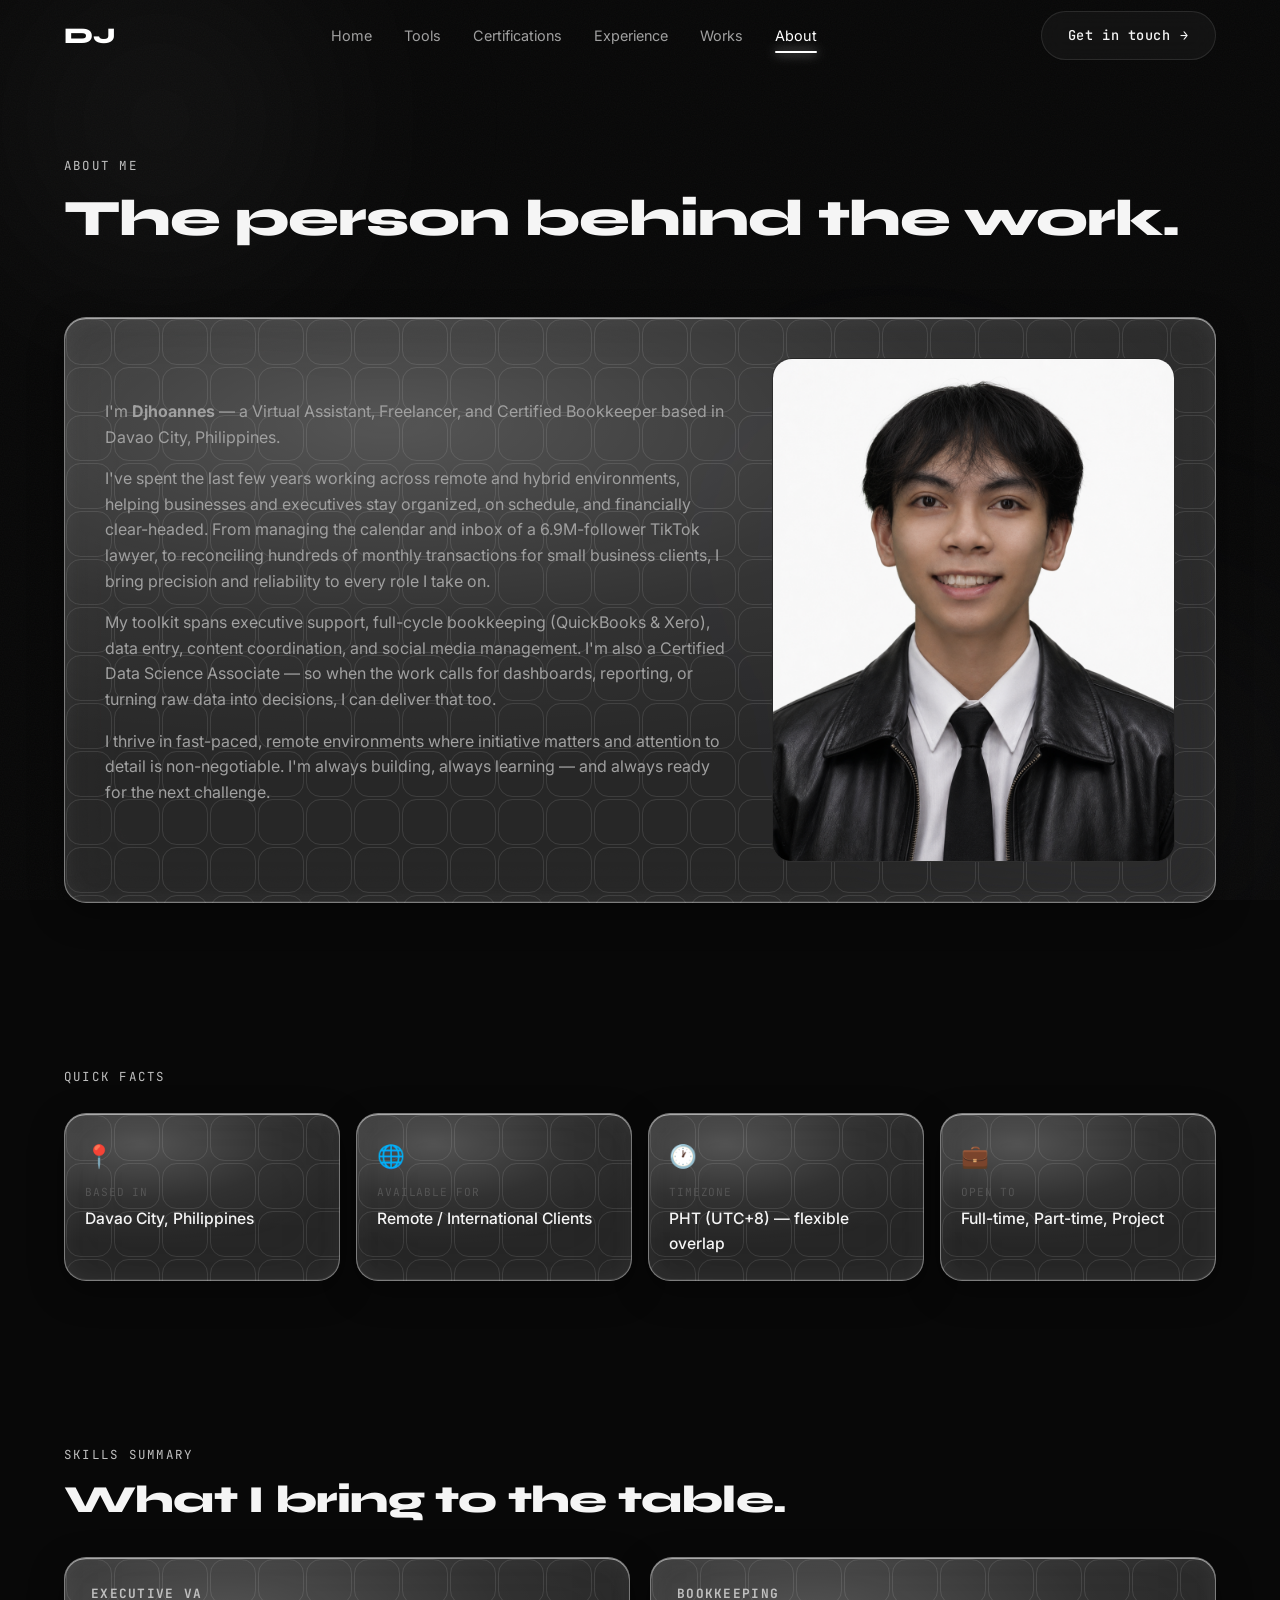
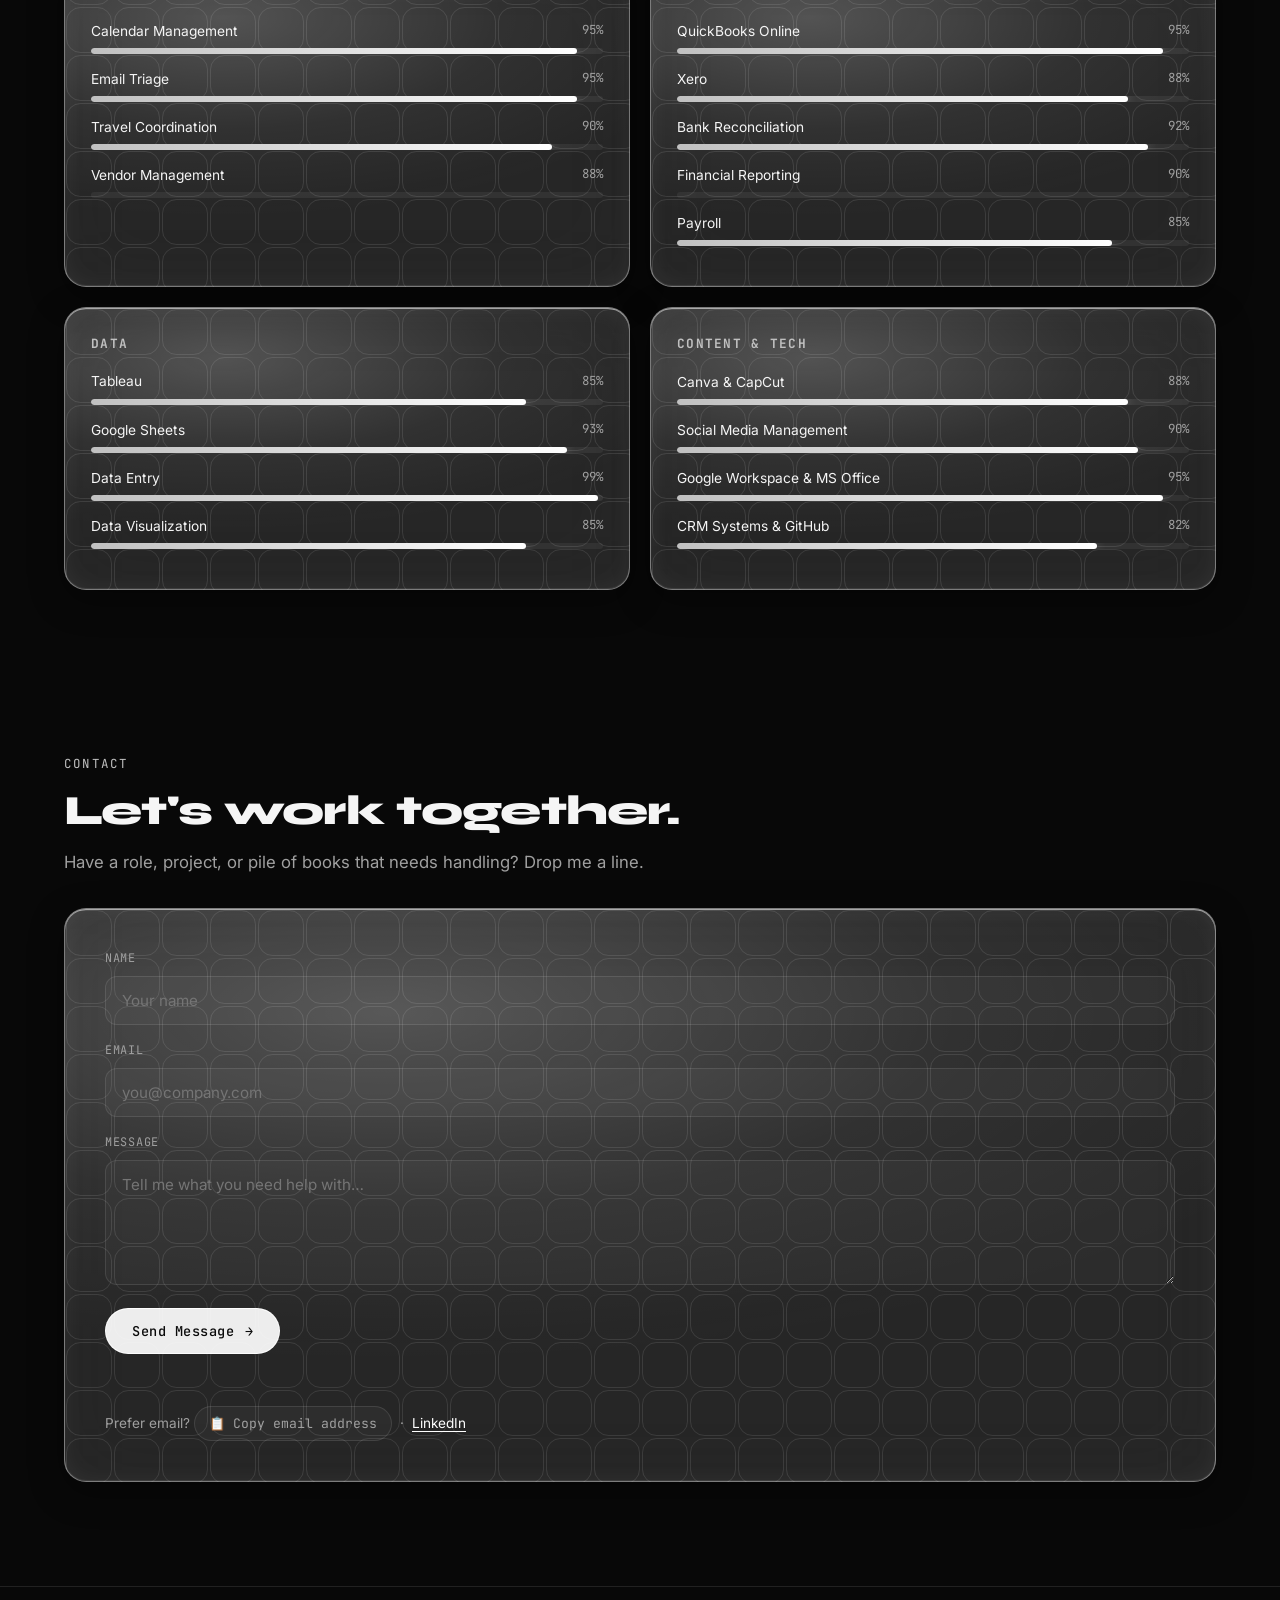
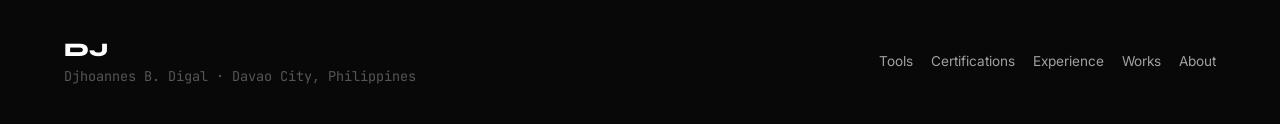
==== about.html @ b2fd059e "Initial portfolio build" ====
<!DOCTYPE html>
<html lang="en">
<head>
  <meta charset="UTF-8" />
  <meta name="viewport" content="width=device-width, initial-scale=1.0" />
  <title>About — Djhoannes Digal</title>
  <meta name="description" content="The person behind the work — Djhoannes Digal, Virtual Assistant, Freelancer, and Certified Bookkeeper based in Davao City, Philippines." />
  <link rel="preconnect" href="https://fonts.googleapis.com" />
  <link rel="preconnect" href="https://fonts.gstatic.com" crossorigin />
  <link href="https://fonts.googleapis.com/css2?family=Syne:wght@600;700;800&family=Inter:wght@400;500;600&family=JetBrains+Mono:wght@400;500&display=swap" rel="stylesheet" />
  <link rel="stylesheet" href="css/style.css" />
</head>
<body>

  <nav class="nav">
    <div class="container">
      <a href="index.html" class="logo">DJ</a>
      <div class="nav-links">
        <a href="index.html">Home</a><a href="tools.html">Tools</a>
        <a href="certifications.html">Certifications</a><a href="experience.html">Experience</a>
        <a href="works.html">Works</a><a href="about.html" class="active">About</a>
      </div>
      <a href="about.html#contact" class="btn btn-ghost nav-cta">Get in touch <span class="arrow">→</span></a>
      <button class="hamburger" aria-label="Open menu"><span></span><span></span><span></span></button>
    </div>
  </nav>
  <div class="drawer-backdrop"></div>
  <aside class="drawer">
    <a href="index.html">Home</a><a href="tools.html">Tools</a>
    <a href="certifications.html">Certifications</a><a href="experience.html">Experience</a>
    <a href="works.html">Works</a><a href="about.html" class="active">About</a>
  </aside>

  <header class="page-header">
    <div class="container">
      <span class="eyebrow fade-in">About Me</span>
      <h1 class="section-title fade-in d1">The person behind the work.</h1>
    </div>
  </header>

  <!-- BIO -->
  <section style="padding-top:16px">
    <div class="container">
      <div class="glass-card about-bio fade-in">
        <div>
          <p>I'm <strong>Djhoannes</strong> — a Virtual Assistant, Freelancer, and Certified Bookkeeper based in Davao City, Philippines.</p>
          <p>I've spent the last few years working across remote and hybrid environments, helping businesses and executives stay organized, on schedule, and financially clear-headed. From managing the calendar and inbox of a 6.9M-follower TikTok lawyer, to reconciling hundreds of monthly transactions for small business clients, I bring precision and reliability to every role I take on.</p>
          <p>My toolkit spans executive support, full-cycle bookkeeping (QuickBooks &amp; Xero), data entry, content coordination, and social media management. I'm also a Certified Data Science Associate — so when the work calls for dashboards, reporting, or turning raw data into decisions, I can deliver that too.</p>
          <p>I thrive in fast-paced, remote environments where initiative matters and attention to detail is non-negotiable. I'm always building, always learning — and always ready for the next challenge.</p>
        </div>
        <img class="about-photo" src="assets/profile.png" alt="Djhoannes Digal" loading="lazy"
             onerror="this.outerHTML='<div class=&quot;about-photo img-fallback&quot; style=&quot;font-size:3rem&quot;>DZ</div>'" />
      </div>
    </div>
  </section>

  <!-- QUICK FACTS -->
  <section class="section-pad-sm">
    <div class="container">
      <span class="eyebrow fade-in">Quick Facts</span>
      <div class="facts-grid" style="margin-top:24px">
        <div class="glass-card tilt fact-card fade-in"><div class="tilt-inner"><div class="ico">📍</div><div class="k">Based in</div><div class="v">Davao City, Philippines</div></div></div>
        <div class="glass-card tilt fact-card fade-in d1"><div class="tilt-inner"><div class="ico">🌐</div><div class="k">Available for</div><div class="v">Remote / International Clients</div></div></div>
        <div class="glass-card tilt fact-card fade-in d2"><div class="tilt-inner"><div class="ico">🕐</div><div class="k">Timezone</div><div class="v">PHT (UTC+8) — flexible overlap</div></div></div>
        <div class="glass-card tilt fact-card fade-in d3"><div class="tilt-inner"><div class="ico">💼</div><div class="k">Open to</div><div class="v">Full-time, Part-time, Project</div></div></div>
      </div>
    </div>
  </section>

  <!-- SKILLS -->
  <section>
    <div class="container">
      <span class="eyebrow fade-in">Skills Summary</span>
      <h2 class="section-title fade-in d1" style="font-size:clamp(1.6rem,4vw,2.4rem)">What I bring to the table.</h2>

      <div class="grid grid-2" style="margin-top:36px">

        <div class="glass-card skill-group fade-in">
          <h4>Executive VA</h4>
          <div class="skill-bar"><div class="row"><span>Calendar Management</span><span class="pct">95%</span></div><div class="track"><div class="fill" data-level="95"></div></div></div>
          <div class="skill-bar"><div class="row"><span>Email Triage</span><span class="pct">95%</span></div><div class="track"><div class="fill" data-level="95"></div></div></div>
          <div class="skill-bar"><div class="row"><span>Travel Coordination</span><span class="pct">90%</span></div><div class="track"><div class="fill" data-level="90"></div></div></div>
          <div class="skill-bar"><div class="row"><span>Vendor Management</span><span class="pct">88%</span></div><div class="track"><div class="fill" data-level="88"></div></div></div>
        </div>

        <div class="glass-card skill-group fade-in d1">
          <h4>Bookkeeping</h4>
          <div class="skill-bar"><div class="row"><span>QuickBooks Online</span><span class="pct">95%</span></div><div class="track"><div class="fill" data-level="95"></div></div></div>
          <div class="skill-bar"><div class="row"><span>Xero</span><span class="pct">88%</span></div><div class="track"><div class="fill" data-level="88"></div></div></div>
          <div class="skill-bar"><div class="row"><span>Bank Reconciliation</span><span class="pct">92%</span></div><div class="track"><div class="fill" data-level="92"></div></div></div>
          <div class="skill-bar"><div class="row"><span>Financial Reporting</span><span class="pct">90%</span></div><div class="track"><div class="fill" data-level="90"></div></div></div>
          <div class="skill-bar"><div class="row"><span>Payroll</span><span class="pct">85%</span></div><div class="track"><div class="fill" data-level="85"></div></div></div>
        </div>

        <div class="glass-card skill-group fade-in">
          <h4>Data</h4>
          <div class="skill-bar"><div class="row"><span>Tableau</span><span class="pct">85%</span></div><div class="track"><div class="fill" data-level="85"></div></div></div>
          <div class="skill-bar"><div class="row"><span>Google Sheets</span><span class="pct">93%</span></div><div class="track"><div class="fill" data-level="93"></div></div></div>
          <div class="skill-bar"><div class="row"><span>Data Entry</span><span class="pct">99%</span></div><div class="track"><div class="fill" data-level="99"></div></div></div>
          <div class="skill-bar"><div class="row"><span>Data Visualization</span><span class="pct">85%</span></div><div class="track"><div class="fill" data-level="85"></div></div></div>
        </div>

        <div class="glass-card skill-group fade-in d1">
          <h4>Content &amp; Tech</h4>
          <div class="skill-bar"><div class="row"><span>Canva &amp; CapCut</span><span class="pct">88%</span></div><div class="track"><div class="fill" data-level="88"></div></div></div>
          <div class="skill-bar"><div class="row"><span>Social Media Management</span><span class="pct">90%</span></div><div class="track"><div class="fill" data-level="90"></div></div></div>
          <div class="skill-bar"><div class="row"><span>Google Workspace &amp; MS Office</span><span class="pct">95%</span></div><div class="track"><div class="fill" data-level="95"></div></div></div>
          <div class="skill-bar"><div class="row"><span>CRM Systems &amp; GitHub</span><span class="pct">82%</span></div><div class="track"><div class="fill" data-level="82"></div></div></div>
        </div>

      </div>
    </div>
  </section>

  <!-- CONTACT -->
  <section id="contact" class="section-pad-sm">
    <div class="container">
      <span class="eyebrow fade-in">Contact</span>
      <h2 class="section-title fade-in d1" style="font-size:clamp(1.8rem,4vw,2.6rem)">Let's work together.</h2>
      <p class="section-sub fade-in d2">Have a role, project, or pile of books that needs handling? Drop me a line.</p>

      <div class="glass-card contact-card fade-in" style="margin-top:32px">
        <form id="contact-form" class="form-grid">
          <div class="field"><label for="name">Name</label><input id="name" name="name" type="text" placeholder="Your name" required /></div>
          <div class="field"><label for="email">Email</label><input id="email" name="email" type="email" placeholder="you@company.com" required /></div>
          <div class="field"><label for="message">Message</label><textarea id="message" name="message" rows="5" placeholder="Tell me what you need help with…" required></textarea></div>
          <button type="submit" class="btn btn-primary" style="justify-self:start">Send Message <span class="arrow">→</span></button>
          <p class="form-status"></p>
        </form>
        <p class="form-note">
          Prefer email? <button class="copy-email" data-email="djhoannesdigal@gmail.com">📋 <span class="txt">Copy email address</span></button>
          &nbsp;·&nbsp; <a href="#" target="_blank" rel="noopener">LinkedIn</a>
        </p>
      </div>
    </div>
  </section>

  <footer class="footer">
    <div class="container">
      <div>
        <a href="index.html" class="logo">DJ</a>
        <p class="tagline">Djhoannes B. Digal · Davao City, Philippines</p>
      </div>
      <div class="footer-links">
        <a href="tools.html">Tools</a><a href="certifications.html">Certifications</a>
        <a href="experience.html">Experience</a><a href="works.html">Works</a><a href="about.html">About</a>
      </div>
    </div>
  </footer>

  <script src="js/main.js"></script>
</body>
</html>
---- css/style.css ----
/* ============================================================
   Djhoannes Digal — Portfolio
   Liquid-glass / frosted glassmorphism on void black
   ============================================================ */

/* ---------- Design Tokens ---------- */
:root {
  --bg-void:        #080808;
  --bg-surface:     #0f0f0f;
  --glass-bg:       rgba(255, 255, 255, 0.04);
  --glass-border:   rgba(255, 255, 255, 0.10);
  --glass-hover:    rgba(255, 255, 255, 0.08);
  --accent-white:   #ffffff;
  --accent-silver:  #c0c0c0;
  --accent-glow:    rgba(255, 255, 255, 0.15);
  --text-primary:   #f5f5f5;
  --text-secondary: #a0a0a0;
  --text-muted:     #555555;

  --font-display: 'Syne', sans-serif;
  --font-body:    'Inter', sans-serif;
  --font-mono:    'JetBrains Mono', monospace;

  --maxw: 1200px;
  --nav-h: 72px;
  --ease: cubic-bezier(0.22, 1, 0.36, 1);
}

/* ---------- Reset ---------- */
*,
*::before,
*::after { box-sizing: border-box; margin: 0; padding: 0; }

html {
  scroll-behavior: smooth;
  scroll-padding-top: calc(var(--nav-h) + 20px);
  -webkit-text-size-adjust: 100%;
}

body {
  background: var(--bg-void);
  color: var(--text-primary);
  font-family: var(--font-body);
  font-size: 16px;
  line-height: 1.6;
  overflow-x: hidden;
  min-height: 100vh;
  cursor: auto;
}

img { max-width: 100%; display: block; }
a { color: inherit; text-decoration: none; }
button { font-family: inherit; cursor: pointer; border: none; background: none; color: inherit; }
ul { list-style: none; }

::selection { background: rgba(255, 255, 255, 0.18); color: #fff; }

/* ---------- Ambient page background ---------- */
.bg-mesh {
  position: fixed;
  inset: 0;
  z-index: -2;
  overflow: hidden;
  pointer-events: none;
}
.bg-mesh .blob {
  position: absolute;
  border-radius: 50%;
  filter: blur(90px);
  opacity: 0.5;
  mix-blend-mode: screen;
  animation: drift 24s ease-in-out infinite;
}
.bg-mesh .blob.b1 { width: 480px; height: 480px; top: -120px; left: -80px;
  background: radial-gradient(circle, rgba(255,255,255,0.12), transparent 70%); }
.bg-mesh .blob.b2 { width: 540px; height: 540px; bottom: -160px; right: -120px;
  background: radial-gradient(circle, rgba(180,180,200,0.10), transparent 70%); animation-delay: -8s; }
.bg-mesh .blob.b3 { width: 380px; height: 380px; top: 40%; left: 55%;
  background: radial-gradient(circle, rgba(200,200,255,0.07), transparent 70%); animation-delay: -16s; }

@keyframes drift {
  0%, 100% { transform: translate(0, 0) scale(1); }
  33%      { transform: translate(60px, -40px) scale(1.1); }
  66%      { transform: translate(-40px, 50px) scale(0.95); }
}

/* Grain / noise overlay for cinematic depth */
.bg-grain {
  position: fixed; inset: 0; z-index: -1; pointer-events: none;
  opacity: 0.035;
  background-image: url("data:image/svg+xml,%3Csvg xmlns='http://www.w3.org/2000/svg' width='120' height='120'%3E%3Cfilter id='n'%3E%3CfeTurbulence type='fractalNoise' baseFrequency='0.85' numOctaves='3'/%3E%3C/filter%3E%3Crect width='100%25' height='100%25' filter='url(%23n)'/%3E%3C/svg%3E");
}

/* Hero particle canvas */
#particles {
  position: absolute; inset: 0; z-index: 0; pointer-events: none;
}

/* Custom cursor glow */
.cursor-glow {
  position: fixed; top: 0; left: 0; width: 560px; height: 560px;
  margin: -280px 0 0 -280px; border-radius: 50%;
  background: radial-gradient(circle,
    rgba(168,85,247,0.55) 0%,
    rgba(168,85,247,0.32) 35%,
    rgba(168,85,247,0.12) 60%,
    transparent 75%);
  filter: blur(24px);
  pointer-events: none; z-index: 1; transition: opacity 0.3s;
  will-change: transform; opacity: 0;
}

/* Scroll progress bar */
.scroll-progress {
  position: fixed; top: 0; left: 0; height: 2px; width: 0%;
  background: linear-gradient(90deg, var(--accent-silver), #fff);
  z-index: 1000; box-shadow: 0 0 12px rgba(255,255,255,0.5);
}

/* ---------- Layout helpers ---------- */
.container { width: 100%; max-width: var(--maxw); margin: 0 auto; padding: 0 24px; }
section { position: relative; padding: 96px 0; }
.section-pad-sm { padding: 64px 0; }

.eyebrow {
  font-family: var(--font-mono);
  font-size: 0.78rem;
  letter-spacing: 0.18em;
  text-transform: uppercase;
  color: var(--accent-silver);
  display: inline-block;
}

.section-title {
  font-family: var(--font-display);
  font-weight: 800;
  font-size: clamp(2rem, 5vw, 3.2rem);
  line-height: 1.05;
  letter-spacing: -0.02em;
  margin: 14px 0 16px;
}
.section-sub {
  color: var(--text-secondary);
  max-width: 620px;
  font-size: 1.05rem;
}

/* ---------- Glass card — Apple liquid glass ---------- */
.glass-card {
  position: relative;
  isolation: isolate;
  overflow: hidden;
  border-radius: 22px;
  border: 1px solid rgba(255, 255, 255, 0.40);
  /* frosted white surface + embossed rounded-square mesh texture */
  background-color: rgba(255, 255, 255, 0.12);
  background-image: url("data:image/svg+xml,%3Csvg xmlns='http://www.w3.org/2000/svg' width='48' height='48'%3E%3Crect x='1.5' y='1.5' width='45' height='45' rx='14' ry='14' fill='none' stroke='%23ffffff' stroke-opacity='0.10' stroke-width='1'/%3E%3C/svg%3E");
  background-size: 48px 48px;
  background-position: 0 0;
  backdrop-filter: blur(40px) saturate(170%);
  -webkit-backdrop-filter: blur(40px) saturate(170%);
  box-shadow:
    inset 0 1px 0 rgba(255, 255, 255, 0.55),
    inset 0 -1px 1px rgba(255, 255, 255, 0.10),
    inset 0 0 26px rgba(255, 255, 255, 0.06),
    0 10px 34px rgba(0, 0, 0, 0.38);
  transition:
    transform .45s var(--ease),
    box-shadow .45s var(--ease),
    border-color .45s var(--ease),
    background-color .45s var(--ease),
    background-position .6s var(--ease);
}

/* refraction shine — soft radial highlight behind content, above surface */
.glass-card::before {
  content: "";
  position: absolute; inset: 0; z-index: -1;
  border-radius: inherit; pointer-events: none;
  background: radial-gradient(130% 90% at 28% 18%,
    rgba(255, 255, 255, 0.30) 0%,
    rgba(255, 255, 255, 0.08) 38%,
    transparent 68%);
  opacity: .7;
  transition: background .5s var(--ease), opacity .5s var(--ease);
}

/* shine sweep — colored light passes across the whole surface on hover */
.glass-card::after {
  content: "";
  position: absolute; top: 0; bottom: 0; left: -160%;
  width: 70%; z-index: 3; pointer-events: none;
  background: linear-gradient(115deg,
    transparent 0%,
    rgba(255, 255, 255, 0.22) 42%,
    rgba(168, 85, 247, 0.16) 52%,
    transparent 80%);
  transform: skewX(-18deg);
}

.glass-card:hover {
  transform: translateY(-8px) scale(1.02);
  border-color: rgba(255, 255, 255, 0.55);
  background-color: rgba(255, 255, 255, 0.16);
  background-position: 8px 8px;            /* embossed grid subtly shifts */
  box-shadow:
    inset 0 1px 0 rgba(255, 255, 255, 0.70),
    inset 0 -1px 2px rgba(255, 255, 255, 0.12),
    inset 0 0 32px rgba(255, 255, 255, 0.08),
    0 26px 60px rgba(0, 0, 0, 0.46),
    0 0 46px rgba(168, 85, 247, 0.22);
}
.glass-card:hover::before {
  background: radial-gradient(130% 90% at 70% 28%,
    rgba(168, 85, 247, 0.28) 0%,
    rgba(255, 255, 255, 0.12) 45%,
    transparent 76%);
  opacity: 1;
}
.glass-card:hover::after { animation: shineSweep .9s var(--ease) forwards; }

/* quick press-down + spring back on click/tap */
.glass-card.pressed { animation: cardPress .34s var(--ease); }

@keyframes shineSweep {
  from { left: -160%; }
  to   { left: 160%; }
}
@keyframes cardPress {
  0%   { transform: scale(1); }
  35%  { transform: scale(0.98); }
  70%  { transform: scale(1.015); }
  100% { transform: scale(1); }
}

/* interactive tilt cards keep 3D; JS adds rotation. Content rides above texture. */
.tilt { transform-style: preserve-3d; will-change: transform; }
.tilt .tilt-inner { position: relative; z-index: 2; transform: translateZ(30px); }

/* ---------- Buttons ---------- */
.btn {
  display: inline-flex; align-items: center; gap: 10px;
  padding: 13px 26px; border-radius: 999px;
  font-family: var(--font-mono); font-size: 0.85rem; letter-spacing: 0.04em;
  font-weight: 500;
  transition: all .3s var(--ease);
  position: relative; overflow: hidden;
  border: 1px solid var(--glass-border);
}
.btn .arrow { transition: transform .3s var(--ease); }
.btn:hover .arrow { transform: translateX(4px); }

.btn-primary {
  background: rgba(255,255,255,0.92); color: #0a0a0a;
  border-color: rgba(255,255,255,0.9);
}
.btn-primary:hover { background: #fff; box-shadow: 0 0 36px rgba(255,255,255,0.35); transform: translateY(-2px); }

.btn-ghost {
  background: var(--glass-bg); color: var(--text-primary);
  backdrop-filter: blur(12px); -webkit-backdrop-filter: blur(12px);
}
.btn-ghost:hover { background: var(--glass-hover); border-color: rgba(255,255,255,0.3); transform: translateY(-2px); }

/* ---------- Navbar ---------- */
.nav {
  position: fixed; top: 0; left: 0; right: 0; height: var(--nav-h);
  z-index: 900;
  display: flex; align-items: center;
  transition: background .35s var(--ease), border-color .35s var(--ease), box-shadow .35s var(--ease);
  border-bottom: 1px solid transparent;
}
.nav.scrolled {
  background: rgba(10,10,10,0.6);
  backdrop-filter: blur(18px); -webkit-backdrop-filter: blur(18px);
  border-bottom-color: var(--glass-border);
  box-shadow: 0 8px 40px rgba(0,0,0,0.4);
}
.nav .container { display: flex; align-items: center; justify-content: space-between; }
.logo {
  font-family: var(--font-display); font-weight: 800; font-size: 1.4rem;
  letter-spacing: -0.02em; color: #fff;
  transition: text-shadow .3s;
}
.logo:hover { text-shadow: 0 0 22px rgba(255,255,255,0.6); }

.nav-links { display: flex; align-items: center; gap: 4px; }
.nav-links a {
  position: relative; padding: 8px 14px; border-radius: 10px;
  font-size: 0.9rem; color: var(--text-secondary);
  transition: color .25s, background .25s;
}
.nav-links a:hover { color: #fff; background: var(--glass-bg); }
.nav-links a.active { color: #fff; }
.nav-links a.active::after {
  content: ""; position: absolute; left: 14px; right: 14px; bottom: 2px; height: 2px;
  background: #fff; border-radius: 2px; box-shadow: 0 0 12px rgba(255,255,255,0.8);
}

.nav-cta { margin-left: 8px; }

/* Hamburger */
.hamburger { display: none; flex-direction: column; gap: 5px; padding: 8px; z-index: 950; }
.hamburger span { width: 24px; height: 2px; background: #fff; border-radius: 2px; transition: transform .3s var(--ease), opacity .3s; }
.hamburger.open span:nth-child(1) { transform: translateY(7px) rotate(45deg); }
.hamburger.open span:nth-child(2) { opacity: 0; }
.hamburger.open span:nth-child(3) { transform: translateY(-7px) rotate(-45deg); }

/* Mobile drawer */
.drawer {
  position: fixed; top: 0; right: 0; bottom: 0; width: min(78vw, 320px);
  background: rgba(12,12,12,0.85);
  backdrop-filter: blur(24px); -webkit-backdrop-filter: blur(24px);
  border-left: 1px solid var(--glass-border);
  transform: translateX(100%); transition: transform .4s var(--ease);
  z-index: 940; padding: calc(var(--nav-h) + 20px) 28px 28px;
  display: flex; flex-direction: column; gap: 6px;
}
.drawer.open { transform: translateX(0); }
.drawer a {
  font-family: var(--font-display); font-weight: 600; font-size: 1.3rem;
  color: var(--text-secondary); padding: 12px 4px; border-bottom: 1px solid var(--glass-border);
  transition: color .25s, padding-left .25s;
}
.drawer a:hover, .drawer a.active { color: #fff; padding-left: 10px; }
.drawer-backdrop {
  position: fixed; inset: 0; background: rgba(0,0,0,0.5); z-index: 930;
  opacity: 0; pointer-events: none; transition: opacity .35s;
}
.drawer-backdrop.open { opacity: 1; pointer-events: auto; }

/* ---------- Hero ---------- */
.hero {
  min-height: 100vh; display: flex; align-items: center;
  padding-top: var(--nav-h); position: relative; overflow: hidden;
}
.hero-grid {
  display: grid; grid-template-columns: 1.15fr 0.85fr; gap: 60px; align-items: center;
  position: relative; z-index: 2;
}
.hero-title {
  font-family: var(--font-display); font-weight: 800;
  font-size: clamp(2.6rem, 7vw, 4.8rem); line-height: 1.02; letter-spacing: -0.03em;
  margin: 18px 0 22px;
}
.hero-title .accent {
  background: linear-gradient(120deg, #fff, var(--accent-silver));
  -webkit-background-clip: text; background-clip: text; color: transparent;
}
.typewriter { border-right: 2px solid rgba(255,255,255,0.7); padding-right: 4px; animation: caret 1s step-end infinite; }
@keyframes caret { 50% { border-color: transparent; } }

.hero-sub { color: var(--text-secondary); font-size: 1.12rem; max-width: 520px; margin-bottom: 34px; }
.hero-cta { display: flex; gap: 14px; flex-wrap: wrap; }

.hero-photo-wrap { display: flex; justify-content: center; position: relative; }
.hero-photo {
  width: clamp(240px, 28vw, 360px); aspect-ratio: 1; border-radius: 32px;
  object-fit: cover; position: relative; z-index: 2;
  border: 1px solid rgba(255,255,255,0.18);
  box-shadow: 0 0 0 1px rgba(255,255,255,0.05), 0 30px 80px rgba(0,0,0,0.6);
  animation: float 6s ease-in-out infinite;
  background: linear-gradient(160deg, #1a1a1a, #0c0c0c);
}
.hero-photo-ring {
  position: absolute; inset: -22px; border-radius: 44px; z-index: 1;
  background: conic-gradient(from 0deg, rgba(255,255,255,0.0), rgba(255,255,255,0.4), rgba(255,255,255,0.0));
  filter: blur(14px); opacity: 0.7; animation: spin 12s linear infinite;
}
@keyframes float { 0%,100% { transform: translateY(0); } 50% { transform: translateY(-16px); } }
@keyframes spin { to { transform: rotate(360deg); } }

/* Placeholder when image missing */
.img-fallback {
  display: flex; align-items: center; justify-content: center;
  font-family: var(--font-display); font-weight: 800; color: var(--text-muted);
  background: linear-gradient(160deg, #181818, #0c0c0c);
}

.scroll-hint {
  position: absolute; bottom: 26px; left: 50%; transform: translateX(-50%);
  font-family: var(--font-mono); font-size: 0.7rem; letter-spacing: 0.2em;
  color: var(--text-muted); text-transform: uppercase; z-index: 2;
  display: flex; flex-direction: column; align-items: center; gap: 8px;
}
.scroll-hint .line { width: 1px; height: 38px; background: linear-gradient(var(--text-muted), transparent); animation: pulse 2s ease-in-out infinite; }
@keyframes pulse { 0%,100% { opacity: .3; } 50% { opacity: 1; } }

/* ---------- Stats bar ---------- */
.stats-row {
  display: grid; grid-template-columns: repeat(4, 1fr); gap: 0;
  padding: 6px; overflow: hidden;
}
.stat { padding: 28px 22px; text-align: center; position: relative; }
.stat:not(:last-child)::after { content: ""; position: absolute; right: 0; top: 22%; height: 56%; width: 1px; background: var(--glass-border); }
.stat-num {
  font-family: var(--font-display); font-weight: 800; font-size: 2.4rem; color: #fff;
  line-height: 1;
}
.stat-num .suffix { color: var(--accent-silver); }
.stat-label { font-size: 0.82rem; color: var(--text-secondary); margin-top: 8px; }

/* ---------- Generic grids ---------- */
.grid { display: grid; gap: 20px; }
.grid-3 { grid-template-columns: repeat(3, 1fr); }
.grid-2 { grid-template-columns: repeat(2, 1fr); }
.grid-4 { grid-template-columns: repeat(4, 1fr); }

/* Service card */
.service-card { padding: 30px 26px; }
.service-card .icon { font-size: 1.8rem; display: block; margin-bottom: 16px; }
.service-card h3 { font-family: var(--font-display); font-size: 1.2rem; font-weight: 700; margin-bottom: 8px; }
.service-card p { color: var(--text-secondary); font-size: 0.95rem; }

/* ---------- CTA strip ---------- */
.cta-strip {
  padding: 56px 48px; text-align: center;
  display: flex; flex-direction: column; align-items: center; gap: 20px;
}
.cta-strip h2 { font-family: var(--font-display); font-weight: 800; font-size: clamp(1.8rem, 4vw, 2.8rem); }

/* ---------- Page header (interior pages) ---------- */
.page-header { padding-top: calc(var(--nav-h) + 80px); padding-bottom: 40px; }

/* ---------- Tools page ---------- */
.tool-group { padding: 30px 28px; }
.tool-group .group-label {
  font-family: var(--font-mono); font-size: 0.8rem; letter-spacing: 0.12em;
  color: var(--accent-silver); text-transform: uppercase; margin-bottom: 18px;
  display: flex; align-items: center; gap: 10px;
}
.tool-group .group-label::before { content: ""; width: 18px; height: 1px; background: var(--accent-silver); }
.chips { display: flex; flex-wrap: wrap; gap: 10px; }
.chip {
  font-family: var(--font-mono); font-size: 0.82rem;
  padding: 9px 16px; border-radius: 999px;
  background: var(--glass-bg); border: 1px solid var(--glass-border); color: var(--text-secondary);
  transition: all .25s var(--ease); cursor: default;
}
.chip:hover {
  border-color: rgba(255,255,255,0.55); color: #fff;
  box-shadow: 0 0 18px rgba(255,255,255,0.12); transform: translateY(-2px);
}

/* ---------- Certifications ---------- */
.filter-bar { display: flex; flex-wrap: wrap; gap: 10px; margin-bottom: 36px; }
.filter-btn {
  font-family: var(--font-mono); font-size: 0.8rem; padding: 9px 18px; border-radius: 999px;
  border: 1px solid var(--glass-border); background: var(--glass-bg); color: var(--text-secondary);
  transition: all .25s var(--ease);
}
.filter-btn:hover { color: #fff; border-color: rgba(255,255,255,0.4); }
.filter-btn.active { background: #fff; color: #0a0a0a; border-color: #fff; }

.cert-card { padding: 18px; cursor: pointer; overflow: hidden; }
.cert-card .thumb {
  width: 100%; aspect-ratio: 4/3; border-radius: 14px; overflow: hidden;
  background: linear-gradient(160deg, #161616, #0c0c0c);
  display: flex; align-items: center; justify-content: center; margin-bottom: 14px;
  position: relative;
}
.cert-card .thumb img { width: 100%; height: 100%; object-fit: cover; transition: transform .5s var(--ease); }
.cert-card:hover .thumb img { transform: scale(1.07); }
.cert-card .thumb .ph { font-size: 2.4rem; opacity: 0.5; }
.cert-card .thumb .zoom-hint {
  position: absolute; inset: 0; display: flex; align-items: center; justify-content: center;
  background: rgba(0,0,0,0.45); opacity: 0; transition: opacity .3s; font-family: var(--font-mono);
  font-size: 0.75rem; letter-spacing: 0.1em; color: #fff;
}
.cert-card:hover .thumb .zoom-hint { opacity: 1; }
.cert-card h4 { font-size: 1rem; font-weight: 700; margin-bottom: 6px; line-height: 1.3; }
.cert-card .meta { font-family: var(--font-mono); font-size: 0.72rem; color: var(--text-secondary); }
.cert-card .issuer { display: inline-block; font-size: 0.72rem; color: var(--accent-silver); margin-bottom: 8px;
  font-family: var(--font-mono); letter-spacing: 0.06em; }

/* Lightbox */
.lightbox {
  position: fixed; inset: 0; z-index: 1100; display: none;
  align-items: center; justify-content: center; padding: 5vw;
  background: rgba(0,0,0,0.85); backdrop-filter: blur(8px); -webkit-backdrop-filter: blur(8px);
}
.lightbox.open { display: flex; animation: fadeIn .3s ease; }
.lightbox-content { max-width: 900px; width: 100%; text-align: center; }
.lightbox-content img, .lightbox-frame {
  max-width: 100%; max-height: 78vh; border-radius: 16px; margin: 0 auto;
  border: 1px solid var(--glass-border); box-shadow: 0 30px 90px rgba(0,0,0,0.7);
}
.lightbox-frame {
  width: 100%; aspect-ratio: 4/3; max-height: 78vh;
  display: flex; align-items: center; justify-content: center; flex-direction: column; gap: 14px;
  background: linear-gradient(160deg, #161616, #0c0c0c); color: var(--text-secondary);
}
.lightbox-frame .big { font-size: 3rem; }
.lightbox-caption { margin-top: 18px; font-family: var(--font-mono); font-size: 0.85rem; color: var(--text-secondary); }
.lightbox-close {
  position: absolute; top: 24px; right: 28px; font-size: 2rem; color: #fff; line-height: 1;
  width: 48px; height: 48px; border-radius: 50%; border: 1px solid var(--glass-border);
  background: var(--glass-bg); transition: all .25s; display: flex; align-items: center; justify-content: center;
}
.lightbox-close:hover { background: var(--glass-hover); transform: rotate(90deg); }
@keyframes fadeIn { from { opacity: 0; } to { opacity: 1; } }

/* ---------- Timeline (experience) ---------- */
.timeline { position: relative; max-width: 980px; margin: 0 auto; padding: 20px 0; }
.timeline::before {
  content: ""; position: absolute; left: 50%; top: 0; bottom: 0; width: 1px;
  background: linear-gradient(transparent, var(--glass-border) 8%, var(--glass-border) 92%, transparent);
  transform: translateX(-50%);
}
.tl-item { position: relative; width: 50%; padding: 0 44px 48px; }
.tl-item:nth-child(odd) { left: 0; text-align: right; }
.tl-item:nth-child(even) { left: 50%; }
.tl-dot {
  position: absolute; top: 26px; width: 14px; height: 14px; border-radius: 50%;
  background: #fff; box-shadow: 0 0 0 4px var(--bg-void), 0 0 18px rgba(255,255,255,0.6); z-index: 2;
}
.tl-item:nth-child(odd) .tl-dot { right: -7px; }
.tl-item:nth-child(even) .tl-dot { left: -7px; }
.tl-card { padding: 26px 26px; text-align: left; }
.tl-period { font-family: var(--font-mono); font-size: 0.72rem; color: var(--accent-silver); letter-spacing: 0.08em; }
.tl-card h3 { font-family: var(--font-display); font-size: 1.3rem; font-weight: 700; margin: 8px 0 2px; }
.tl-company { color: var(--text-primary); font-weight: 600; font-size: 0.95rem; }
.tl-note { color: var(--text-secondary); font-size: 0.86rem; font-style: italic; margin: 8px 0; }
.tl-bullets { margin-top: 14px; display: none; }
.tl-bullets.show { display: block; animation: slideDown .4s var(--ease); }
.tl-bullets li {
  position: relative; padding-left: 20px; margin-bottom: 9px; color: var(--text-secondary); font-size: 0.9rem;
}
.tl-bullets li::before { content: "▸"; position: absolute; left: 0; color: var(--accent-silver); }
.tl-achievements { margin-top: 14px; display: flex; flex-direction: column; gap: 8px; }
.tl-achievement {
  font-size: 0.85rem; color: var(--text-primary);
  padding: 10px 14px; border-radius: 12px; background: rgba(255,255,255,0.05);
  border: 1px solid var(--glass-border);
}
.tl-toggle {
  margin-top: 16px; font-family: var(--font-mono); font-size: 0.76rem; letter-spacing: 0.06em;
  color: var(--accent-silver); display: inline-flex; align-items: center; gap: 8px;
  transition: color .25s;
}
.tl-toggle:hover { color: #fff; }
.tl-toggle .chev { transition: transform .3s var(--ease); display: inline-block; }
.tl-toggle.open .chev { transform: rotate(180deg); }
@keyframes slideDown { from { opacity: 0; transform: translateY(-8px); } to { opacity: 1; transform: translateY(0); } }

/* ---------- Works ---------- */
.work-card { padding: 28px; display: flex; flex-direction: column; gap: 14px; min-height: 240px; }
.work-card .badge {
  align-self: flex-start; font-family: var(--font-mono); font-size: 0.7rem; letter-spacing: 0.08em;
  padding: 6px 12px; border-radius: 999px; background: rgba(255,255,255,0.06);
  border: 1px solid var(--glass-border); color: var(--accent-silver); text-transform: uppercase;
}
.work-card h3 { font-family: var(--font-display); font-size: 1.4rem; font-weight: 700; }
.work-card p { color: var(--text-secondary); font-size: 0.95rem; flex-grow: 1; }
.work-tags { display: flex; flex-wrap: wrap; gap: 8px; }
.work-tags span {
  font-family: var(--font-mono); font-size: 0.72rem; color: var(--text-secondary);
  padding: 5px 11px; border-radius: 999px; border: 1px solid var(--glass-border); background: var(--glass-bg);
}
.work-link {
  align-self: flex-start; font-family: var(--font-mono); font-size: 0.8rem; color: #fff;
  display: inline-flex; align-items: center; gap: 8px; padding-top: 4px;
}
.work-link .arrow { transition: transform .3s var(--ease); }
.work-card:hover .work-link .arrow { transform: translate(3px, -3px); }
.work-card.placeholder {
  border-style: dashed; align-items: center; justify-content: center; text-align: center;
  color: var(--text-muted); gap: 10px;
}
.work-card.placeholder .plus { font-size: 2.6rem; font-weight: 300; line-height: 1; }

/* ---------- About ---------- */
.about-bio { display: grid; grid-template-columns: 1.4fr 0.9fr; gap: 40px; padding: 40px; align-items: center; }
.about-bio p { color: var(--text-secondary); margin-bottom: 16px; }
.about-photo { border-radius: 20px; aspect-ratio: 4/5; object-fit: cover; width: 100%;
  border: 1px solid var(--glass-border); background: linear-gradient(160deg, #181818, #0c0c0c); }

.facts-grid { display: grid; grid-template-columns: repeat(4, 1fr); gap: 16px; }
.fact-card { padding: 24px 20px; }
.fact-card .ico { font-size: 1.4rem; margin-bottom: 10px; }
.fact-card .k { font-family: var(--font-mono); font-size: 0.7rem; color: var(--text-muted); text-transform: uppercase; letter-spacing: 0.08em; }
.fact-card .v { font-size: 0.98rem; color: var(--text-primary); margin-top: 4px; font-weight: 500; }

/* Skills */
.skill-group { padding: 26px; margin-bottom: 0; }
.skill-group h4 { font-family: var(--font-mono); font-size: 0.8rem; color: var(--accent-silver); letter-spacing: 0.1em; text-transform: uppercase; margin-bottom: 16px; }
.skill-bar { margin-bottom: 14px; }
.skill-bar .row { display: flex; justify-content: space-between; font-size: 0.86rem; margin-bottom: 6px; }
.skill-bar .row .pct { font-family: var(--font-mono); color: var(--text-secondary); font-size: 0.78rem; }
.skill-bar .track { height: 6px; border-radius: 999px; background: rgba(255,255,255,0.06); overflow: hidden; }
.skill-bar .fill {
  height: 100%; width: 0; border-radius: 999px;
  background: linear-gradient(90deg, var(--accent-silver), #fff);
  transition: width 1.1s var(--ease); box-shadow: 0 0 12px rgba(255,255,255,0.3);
}

/* Contact form */
.contact-card { padding: 40px; }
.form-grid { display: grid; gap: 16px; }
.field label { display: block; font-family: var(--font-mono); font-size: 0.74rem; color: var(--text-secondary);
  letter-spacing: 0.06em; text-transform: uppercase; margin-bottom: 8px; }
.field input, .field textarea {
  width: 100%; padding: 14px 16px; border-radius: 12px;
  background: rgba(255,255,255,0.03); border: 1px solid var(--glass-border);
  color: var(--text-primary); font-family: var(--font-body); font-size: 0.95rem;
  transition: border-color .25s, background .25s; resize: vertical;
}
.field input:focus, .field textarea:focus {
  outline: none; border-color: rgba(255,255,255,0.4); background: rgba(255,255,255,0.06);
}
.form-note { font-size: 0.85rem; color: var(--text-secondary); margin-top: 16px; }
.form-note a { color: #fff; text-decoration: underline; text-underline-offset: 3px; }
.copy-email {
  font-family: var(--font-mono); font-size: 0.82rem; cursor: pointer;
  border: 1px solid var(--glass-border); padding: 8px 14px; border-radius: 999px;
  background: var(--glass-bg); transition: all .25s; display: inline-flex; gap: 8px; align-items: center;
}
.copy-email:hover { border-color: rgba(255,255,255,0.4); color: #fff; }
.form-status { font-family: var(--font-mono); font-size: 0.82rem; color: var(--accent-silver); min-height: 20px; }

/* ---------- Footer ---------- */
.footer { border-top: 1px solid var(--glass-border); padding: 48px 0 36px; margin-top: 40px; }
.footer .container { display: flex; justify-content: space-between; align-items: center; flex-wrap: wrap; gap: 20px; }
.footer .logo { font-size: 1.2rem; }
.footer .tagline { color: var(--text-muted); font-size: 0.85rem; font-family: var(--font-mono); }
.footer-links { display: flex; gap: 18px; }
.footer-links a { color: var(--text-secondary); font-size: 0.85rem; transition: color .25s; }
.footer-links a:hover { color: #fff; }

/* ---------- Fade-in on scroll ---------- */
.fade-in { opacity: 0; transform: translateY(24px); transition: opacity .7s var(--ease), transform .7s var(--ease); }
.fade-in.visible { opacity: 1; transform: translateY(0); }
.fade-in.d1 { transition-delay: .08s; }
.fade-in.d2 { transition-delay: .16s; }
.fade-in.d3 { transition-delay: .24s; }
.fade-in.d4 { transition-delay: .32s; }
.fade-in.d5 { transition-delay: .40s; }

/* ---------- Responsive ---------- */
@media (max-width: 900px) {
  .nav-links, .nav-cta { display: none; }
  .hamburger { display: flex; }
  .hero-grid { grid-template-columns: 1fr; gap: 40px; text-align: center; }
  .hero-sub { margin-inline: auto; }
  .hero-cta { justify-content: center; }
  .hero-photo-wrap { order: -1; }
  .grid-3, .grid-4 { grid-template-columns: repeat(2, 1fr); }
  .stats-row { grid-template-columns: repeat(2, 1fr); }
  .stat:nth-child(2)::after { display: none; }
  .stat:nth-child(odd):not(:last-child)::after { display: none; }
  .facts-grid { grid-template-columns: repeat(2, 1fr); }
  .about-bio { grid-template-columns: 1fr; }
  .about-photo { max-width: 320px; margin: 0 auto; order: -1; }

  /* timeline collapses to single column */
  .timeline::before { left: 8px; }
  .tl-item, .tl-item:nth-child(even) { width: 100%; left: 0; text-align: left; padding-left: 40px; padding-right: 0; }
  .tl-item:nth-child(odd) { text-align: left; }
  .tl-item:nth-child(odd) .tl-dot, .tl-item:nth-child(even) .tl-dot { left: 1px; right: auto; }
}

@media (max-width: 560px) {
  section { padding: 64px 0; }
  .grid-3, .grid-4, .grid-2 { grid-template-columns: 1fr; }
  .facts-grid { grid-template-columns: 1fr; }
  .stats-row { grid-template-columns: 1fr 1fr; }
  .cta-strip { padding: 40px 24px; }
  .about-bio, .contact-card { padding: 26px; }
}

/* Reduced motion */
@media (prefers-reduced-motion: reduce) {
  *, *::before, *::after { animation-duration: .001ms !important; animation-iteration-count: 1 !important; transition-duration: .15s !important; }
  html { scroll-behavior: auto; }
}
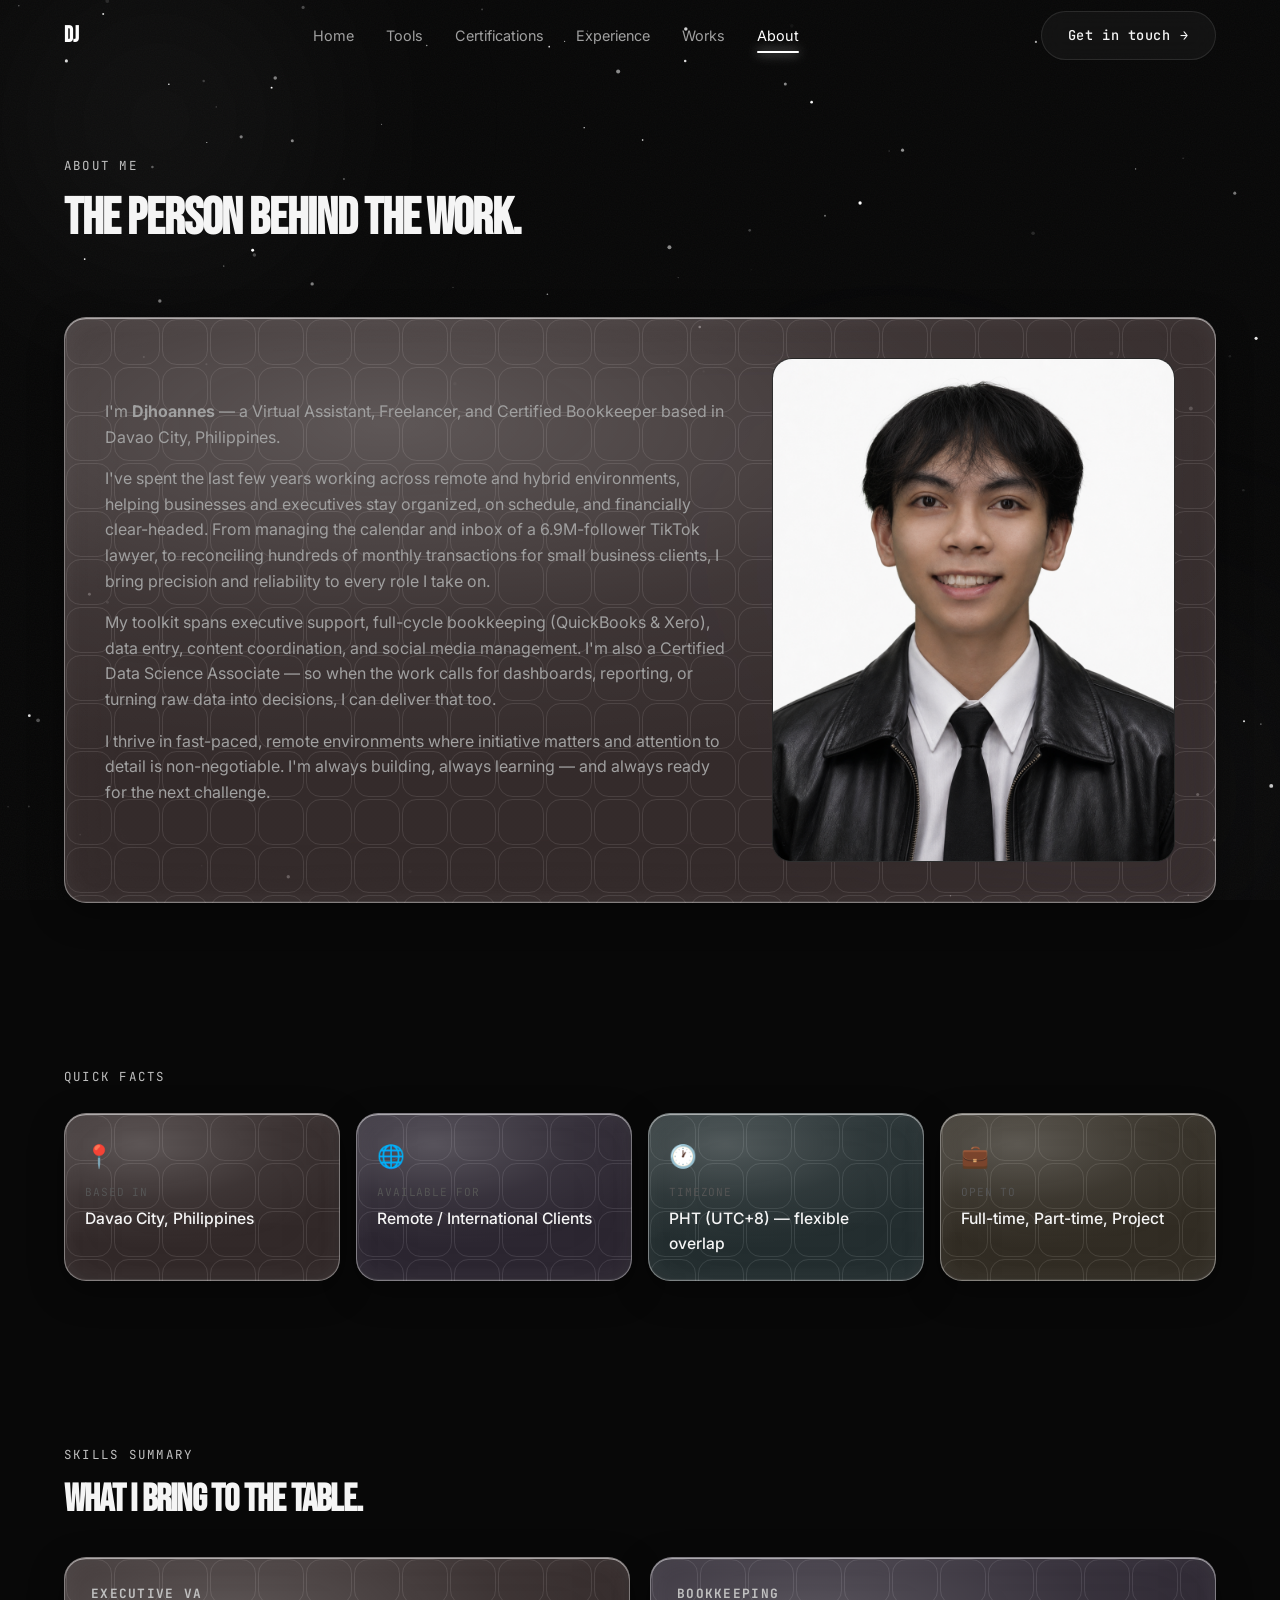
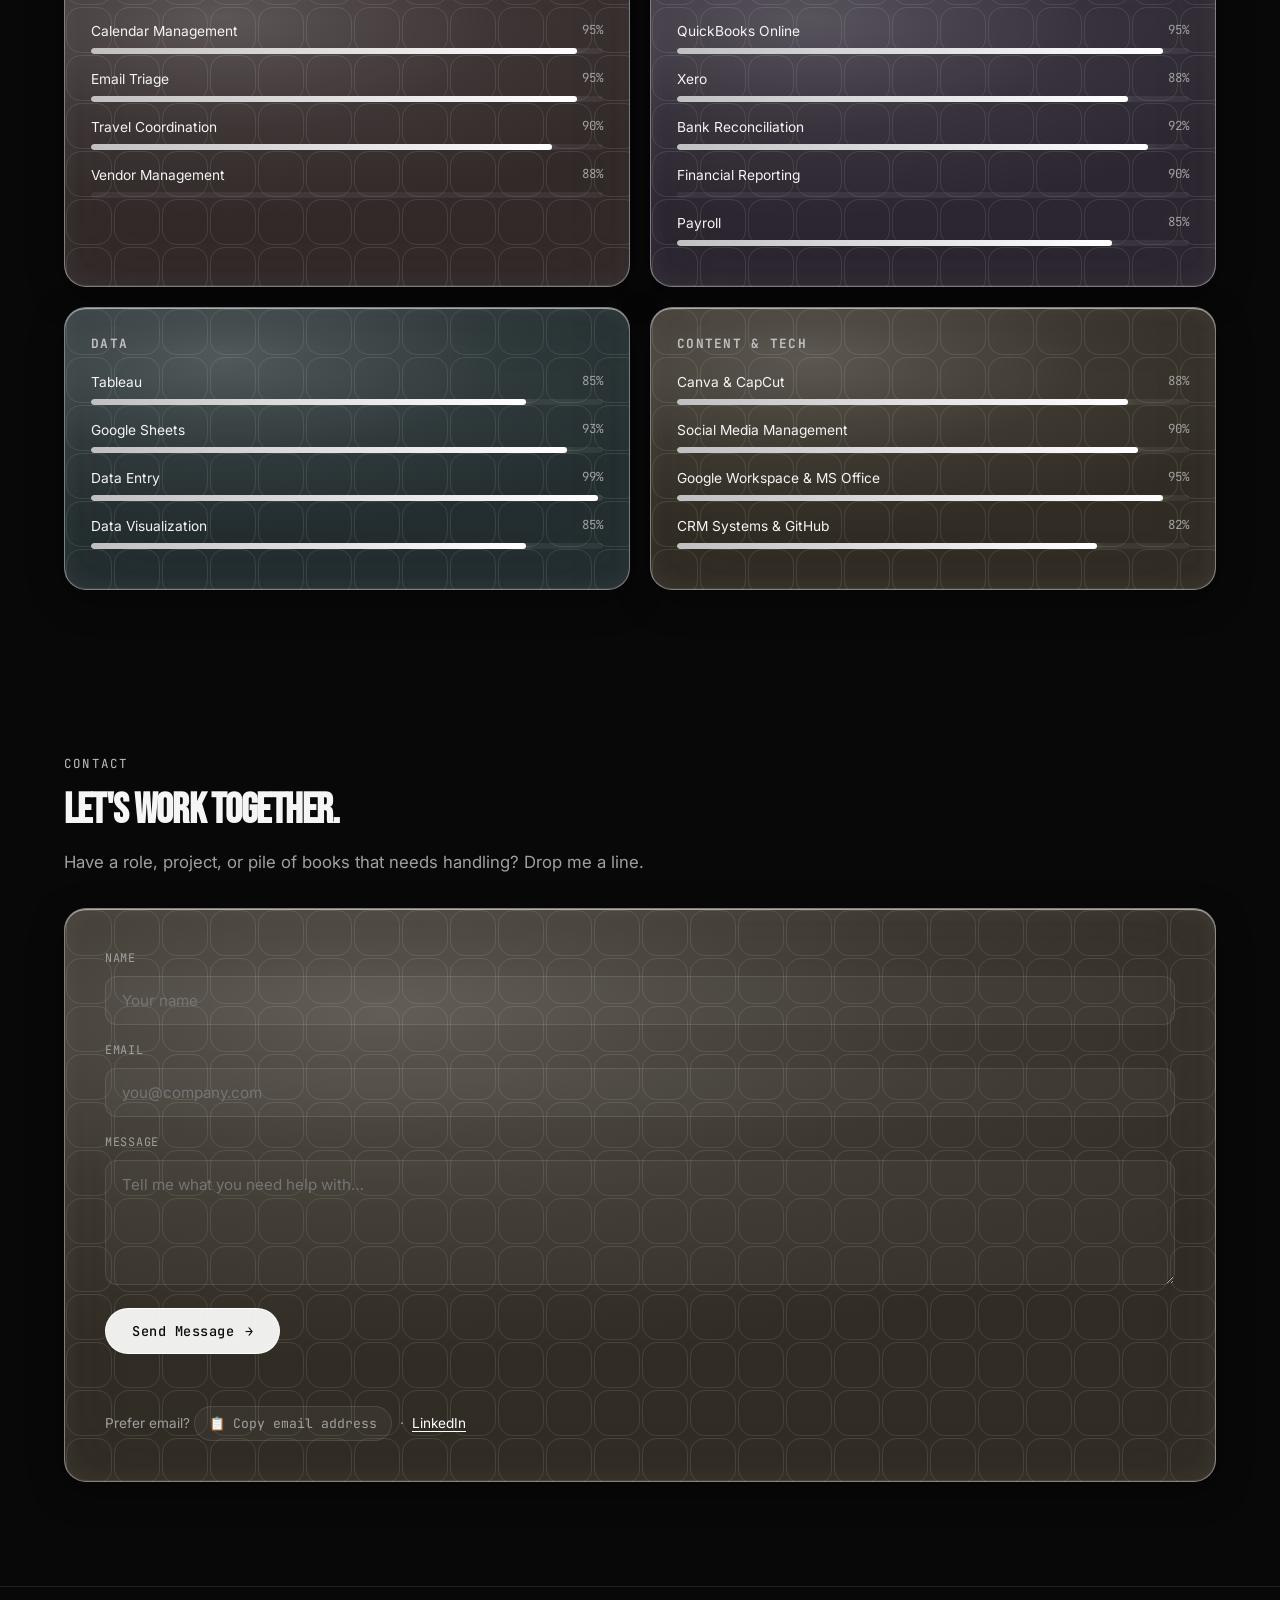
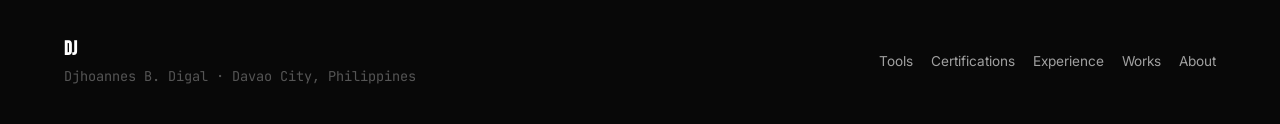
==== commit 55738a54: "Replace Syne with Bebas Neue display font; enlarge hero, fix descender clipping" ====
--- a/about.html
+++ b/about.html
@@ -7,7 +7,7 @@
   <meta name="description" content="The person behind the work — Djhoannes Digal, Virtual Assistant, Freelancer, and Certified Bookkeeper based in Davao City, Philippines." />
   <link rel="preconnect" href="https://fonts.googleapis.com" />
   <link rel="preconnect" href="https://fonts.gstatic.com" crossorigin />
-  <link href="https://fonts.googleapis.com/css2?family=Syne:wght@600;700;800&family=Inter:wght@400;500;600&family=JetBrains+Mono:wght@400;500&display=swap" rel="stylesheet" />
+  <link href="https://fonts.googleapis.com/css2?family=Bebas+Neue&family=Inter:wght@300;400;500;600&family=JetBrains+Mono:wght@400;500&display=swap" rel="stylesheet" />
   <link rel="stylesheet" href="css/style.css" />
 </head>
 <body>
--- a/css/style.css
+++ b/css/style.css
@@ -17,7 +17,7 @@
   --text-secondary: #a0a0a0;
   --text-muted:     #555555;
 
-  --font-display: 'Syne', sans-serif;
+  --font-display: 'Bebas Neue', sans-serif;
   --font-body:    'Inter', sans-serif;
   --font-mono:    'JetBrains Mono', monospace;
 
@@ -44,6 +44,7 @@
   font-size: 16px;
   line-height: 1.6;
   overflow-x: hidden;
+  overflow-wrap: break-word;   /* global guard against text clipping/overflow */
   min-height: 100vh;
   cursor: auto;
 }
@@ -91,6 +92,12 @@
   background-image: url("data:image/svg+xml,%3Csvg xmlns='http://www.w3.org/2000/svg' width='120' height='120'%3E%3Cfilter id='n'%3E%3CfeTurbulence type='fractalNoise' baseFrequency='0.85' numOctaves='3'/%3E%3C/filter%3E%3Crect width='100%25' height='100%25' filter='url(%23n)'/%3E%3C/svg%3E");
 }
 
+/* Global twinkling starfield (behind all content) */
+#starfield {
+  position: fixed; inset: 0; width: 100%; height: 100%;
+  z-index: -1; pointer-events: none;
+}
+
 /* Hero particle canvas */
 #particles {
   position: absolute; inset: 0; z-index: 0; pointer-events: none;
@@ -98,14 +105,14 @@
 
 /* Custom cursor glow */
 .cursor-glow {
-  position: fixed; top: 0; left: 0; width: 560px; height: 560px;
-  margin: -280px 0 0 -280px; border-radius: 50%;
+  position: fixed; top: 0; left: 0; width: 220px; height: 220px;
+  margin: -110px 0 0 -110px; border-radius: 50%;
   background: radial-gradient(circle,
-    rgba(168,85,247,0.55) 0%,
-    rgba(168,85,247,0.32) 35%,
-    rgba(168,85,247,0.12) 60%,
-    transparent 75%);
-  filter: blur(24px);
+    rgba(168,85,247,0.60) 0%,
+    rgba(168,85,247,0.28) 28%,
+    rgba(168,85,247,0.08) 50%,
+    transparent 66%);
+  filter: blur(8px);
   pointer-events: none; z-index: 1; transition: opacity 0.3s;
   will-change: transform; opacity: 0;
 }
@@ -147,14 +154,17 @@
 
 /* ---------- Glass card — Apple liquid glass ---------- */
 .glass-card {
+  --tint: rgba(255, 255, 255, 0.03);   /* per-card colored bleed (set via nth-child) */
   position: relative;
   isolation: isolate;
   overflow: hidden;
   border-radius: 22px;
   border: 1px solid rgba(255, 255, 255, 0.40);
-  /* frosted white surface + embossed rounded-square mesh texture */
+  /* frosted white base + colored tint layer + embossed rounded-square mesh texture */
   background-color: rgba(255, 255, 255, 0.12);
-  background-image: url("data:image/svg+xml,%3Csvg xmlns='http://www.w3.org/2000/svg' width='48' height='48'%3E%3Crect x='1.5' y='1.5' width='45' height='45' rx='14' ry='14' fill='none' stroke='%23ffffff' stroke-opacity='0.10' stroke-width='1'/%3E%3C/svg%3E");
+  background-image:
+    linear-gradient(var(--tint), var(--tint)),
+    url("data:image/svg+xml,%3Csvg xmlns='http://www.w3.org/2000/svg' width='48' height='48'%3E%3Crect x='1.5' y='1.5' width='45' height='45' rx='14' ry='14' fill='none' stroke='%23ffffff' stroke-opacity='0.10' stroke-width='1'/%3E%3C/svg%3E");
   background-size: 48px 48px;
   background-position: 0 0;
   backdrop-filter: blur(40px) saturate(170%);
@@ -237,6 +247,22 @@
 .tilt { transform-style: preserve-3d; will-change: transform; }
 .tilt .tilt-inner { position: relative; z-index: 2; transform: translateZ(30px); }
 
+/* ---- Per-card colored tints (rotate so neighbours always differ) ---- */
+.glass-card:nth-child(6n + 1) { --tint: rgba(255, 100, 100, 0.06); } /* soft rose   */
+.glass-card:nth-child(6n + 2) { --tint: rgba(147, 51, 234, 0.06); }  /* violet      */
+.glass-card:nth-child(6n + 3) { --tint: rgba(6, 182, 212, 0.06); }   /* cyan        */
+.glass-card:nth-child(6n + 4) { --tint: rgba(245, 158, 11, 0.06); }  /* amber       */
+.glass-card:nth-child(6n + 5) { --tint: rgba(16, 185, 129, 0.06); }  /* emerald     */
+.glass-card:nth-child(6n + 6) { --tint: rgba(59, 130, 246, 0.06); }  /* blue        */
+
+/* timeline cards aren't direct grid children — rotate by their row instead */
+.tl-item:nth-child(6n + 1) .tl-card { --tint: rgba(255, 100, 100, 0.06); }
+.tl-item:nth-child(6n + 2) .tl-card { --tint: rgba(147, 51, 234, 0.06); }
+.tl-item:nth-child(6n + 3) .tl-card { --tint: rgba(6, 182, 212, 0.06); }
+.tl-item:nth-child(6n + 4) .tl-card { --tint: rgba(245, 158, 11, 0.06); }
+.tl-item:nth-child(6n + 5) .tl-card { --tint: rgba(16, 185, 129, 0.06); }
+.tl-item:nth-child(6n + 6) .tl-card { --tint: rgba(59, 130, 246, 0.06); }
+
 /* ---------- Buttons ---------- */
 .btn {
   display: inline-flex; align-items: center; gap: 10px;
@@ -332,20 +358,23 @@
 /* ---------- Hero ---------- */
 .hero {
   min-height: 100vh; display: flex; align-items: center;
-  padding-top: var(--nav-h); position: relative; overflow: hidden;
+  padding: var(--nav-h) 5% 0; position: relative; overflow: visible;
 }
 .hero-grid {
   display: grid; grid-template-columns: 1.15fr 0.85fr; gap: 60px; align-items: center;
-  position: relative; z-index: 2;
-}
+  position: relative; z-index: 2; overflow: visible;
+}
+.hero-text { overflow: visible; }
 .hero-title {
-  font-family: var(--font-display); font-weight: 800;
-  font-size: clamp(2.6rem, 7vw, 4.8rem); line-height: 1.02; letter-spacing: -0.03em;
-  margin: 18px 0 22px;
+  font-family: 'Bebas Neue', sans-serif; font-weight: 400;
+  font-size: clamp(5rem, 12vw, 11rem); line-height: 1.0; letter-spacing: 0.02em;
+  margin: 18px 0 22px; padding-bottom: 0.2em;
+  overflow: visible; overflow-wrap: normal; word-break: normal;
 }
 .hero-title .accent {
   background: linear-gradient(120deg, #fff, var(--accent-silver));
   -webkit-background-clip: text; background-clip: text; color: transparent;
+  white-space: nowrap;   /* keep the name on one line — never split mid-word */
 }
 .typewriter { border-right: 2px solid rgba(255,255,255,0.7); padding-right: 4px; animation: caret 1s step-end infinite; }
 @keyframes caret { 50% { border-color: transparent; } }
@@ -432,10 +461,15 @@
 .tool-group .group-label::before { content: ""; width: 18px; height: 1px; background: var(--accent-silver); }
 .chips { display: flex; flex-wrap: wrap; gap: 10px; }
 .chip {
+  display: inline-flex; align-items: center; gap: 8px;
   font-family: var(--font-mono); font-size: 0.82rem;
-  padding: 9px 16px; border-radius: 999px;
+  padding: 8px 16px 8px 12px; border-radius: 999px;
   background: var(--glass-bg); border: 1px solid var(--glass-border); color: var(--text-secondary);
   transition: all .25s var(--ease); cursor: default;
+}
+.chip-logo {
+  width: 24px; height: 24px; flex: none; object-fit: contain;
+  display: block; filter: saturate(1.1);
 }
 .chip:hover {
   border-color: rgba(255,255,255,0.55); color: #fff;
@@ -661,6 +695,8 @@
 
 @media (max-width: 560px) {
   section { padding: 64px 0; }
+  .hero { padding-inline: 6%; }
+  .hero-title { font-size: clamp(3rem, 15vw, 5.5rem); line-height: 1.0; }
   .grid-3, .grid-4, .grid-2 { grid-template-columns: 1fr; }
   .facts-grid { grid-template-columns: 1fr; }
   .stats-row { grid-template-columns: 1fr 1fr; }
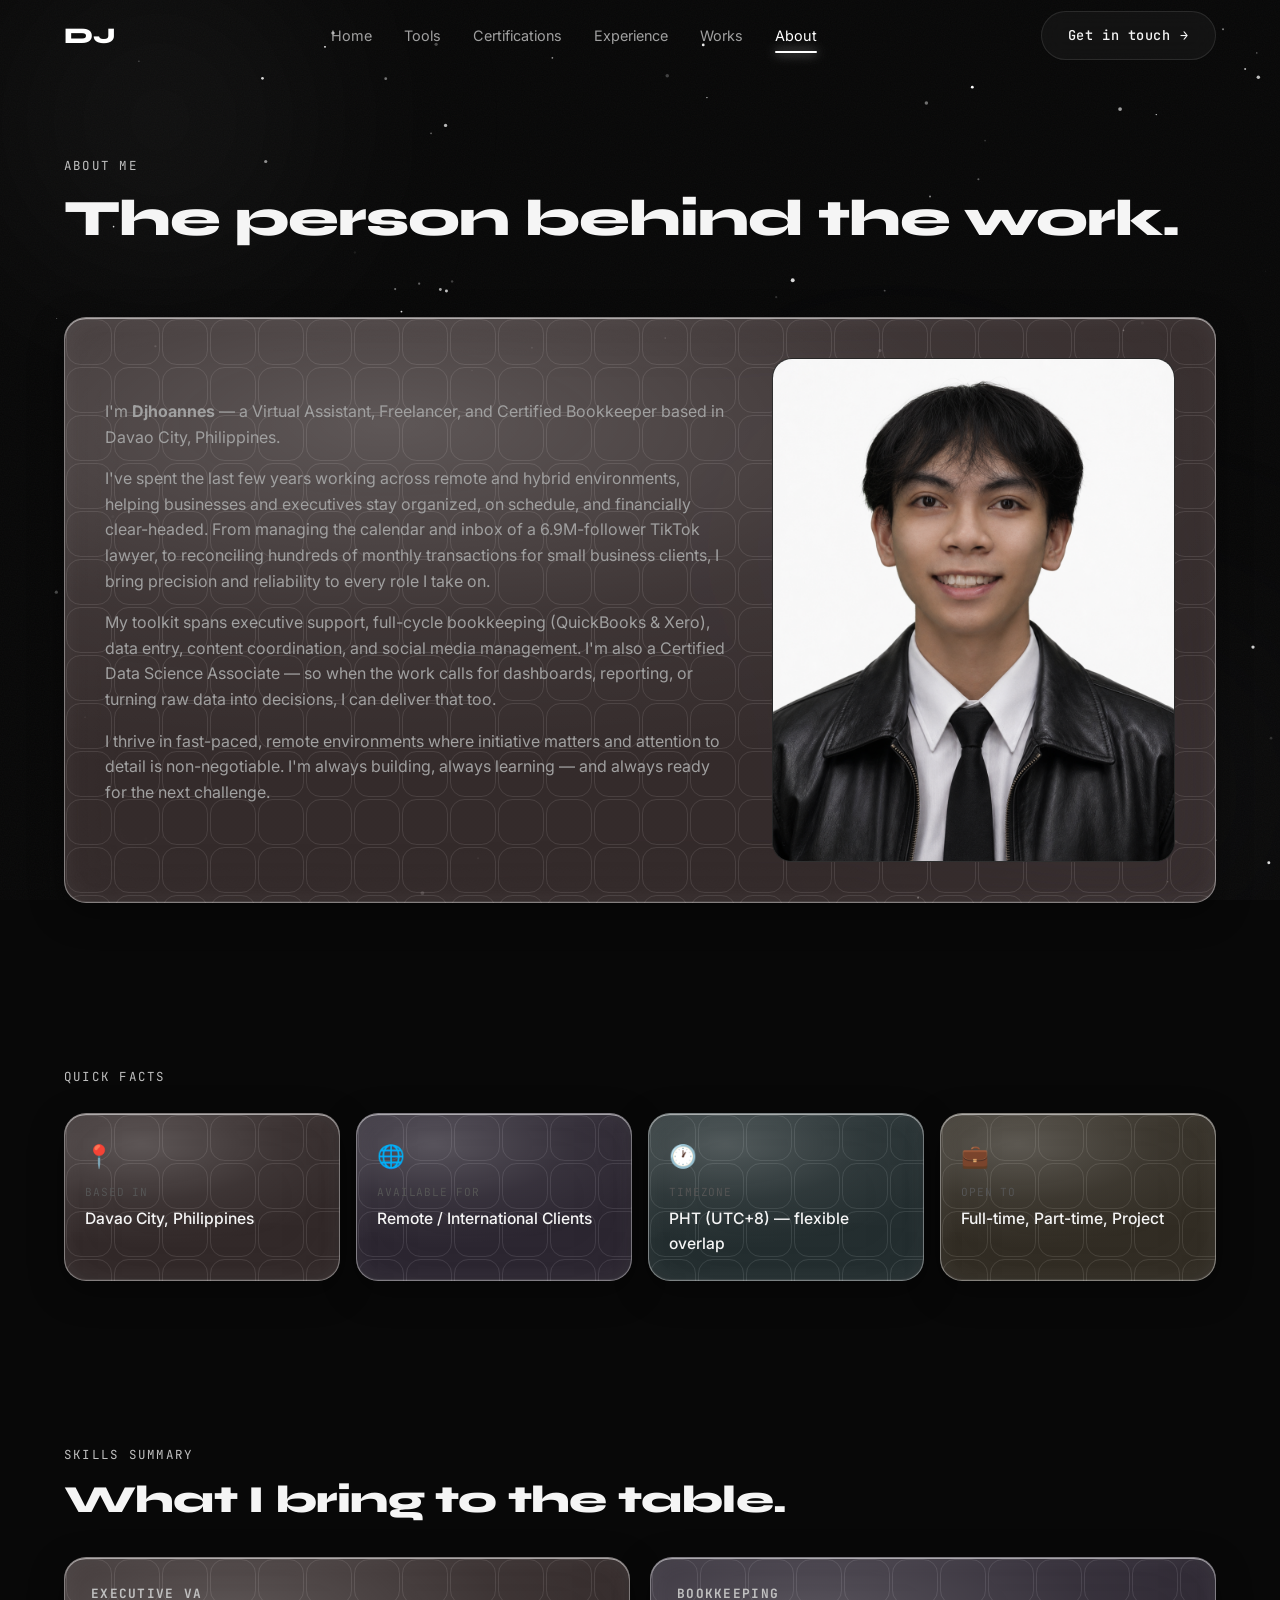
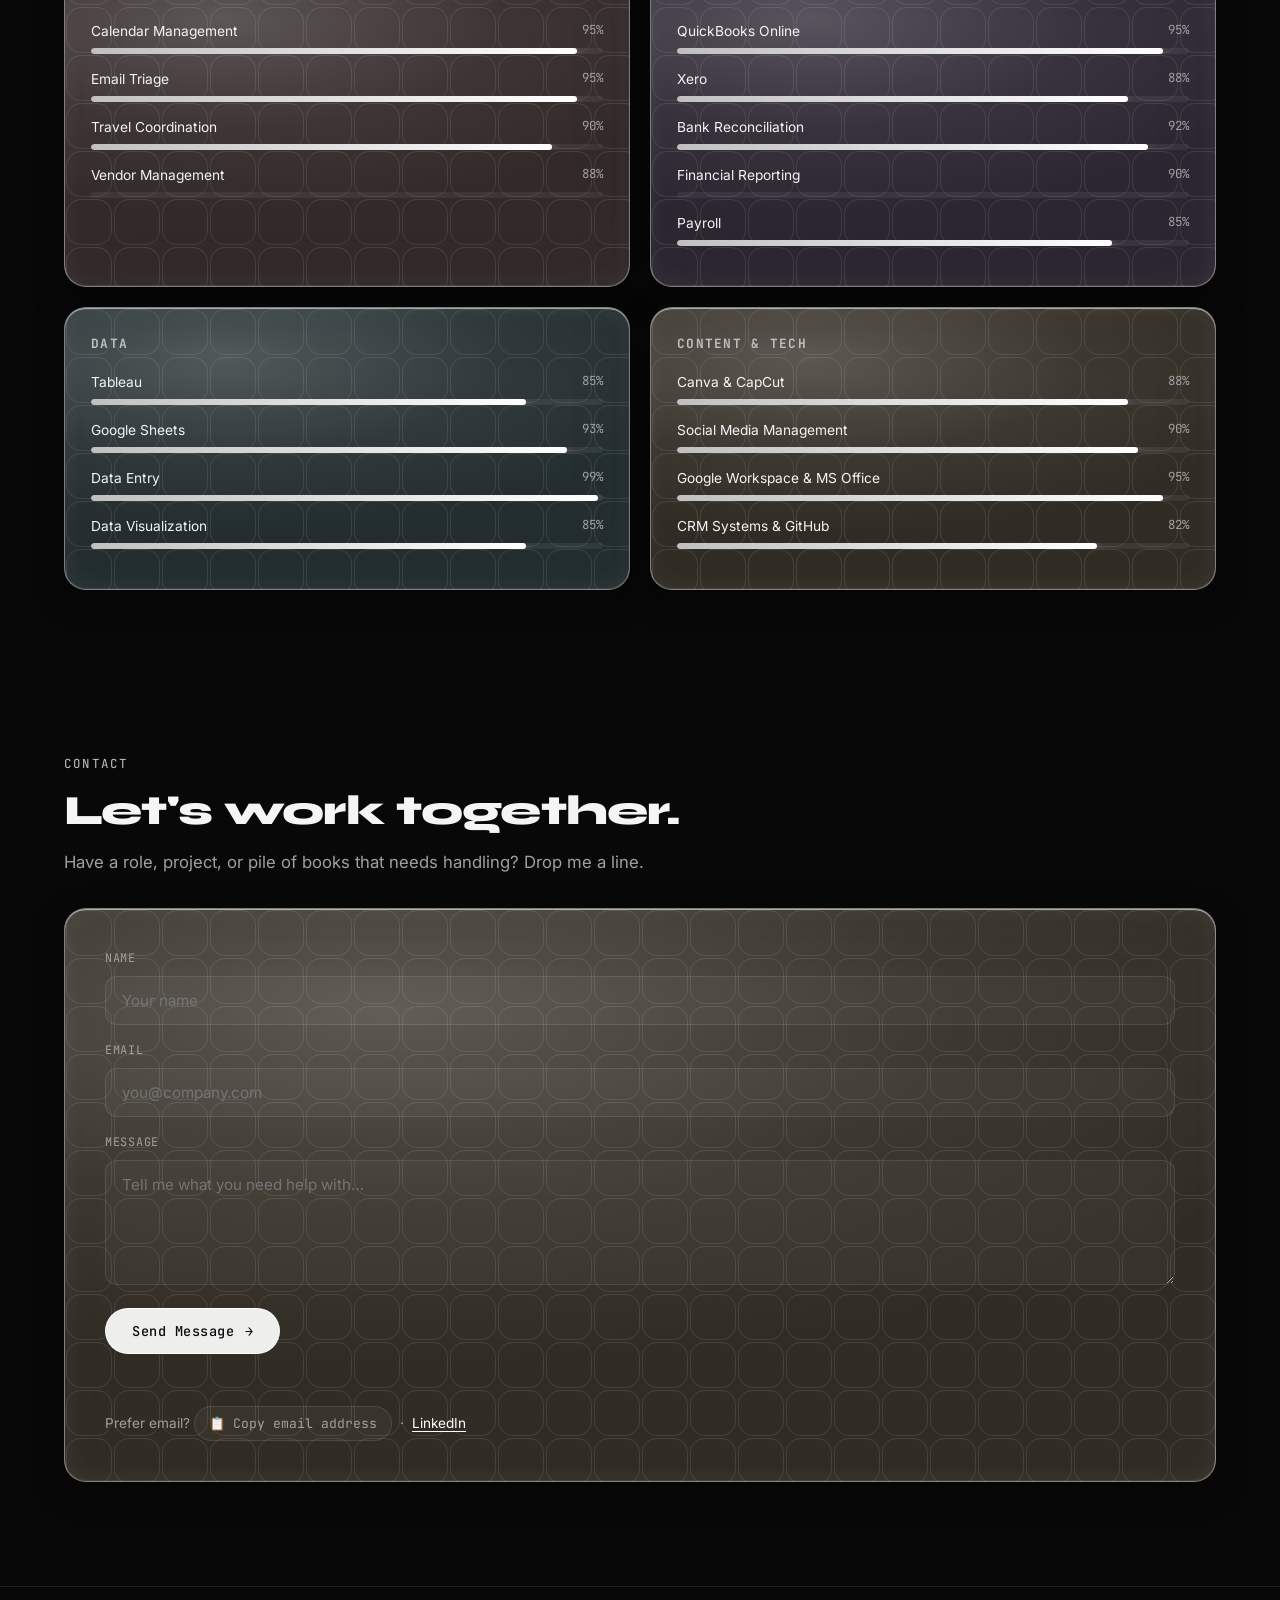
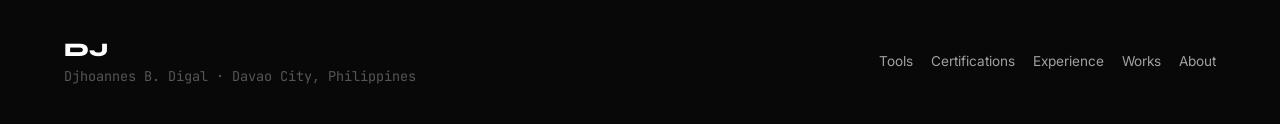
==== commit ebdd166a: "Revert hero font to Syne with proper anti-clipping sizing; fix starfield width" ====
--- a/about.html
+++ b/about.html
@@ -7,7 +7,7 @@
   <meta name="description" content="The person behind the work — Djhoannes Digal, Virtual Assistant, Freelancer, and Certified Bookkeeper based in Davao City, Philippines." />
   <link rel="preconnect" href="https://fonts.googleapis.com" />
   <link rel="preconnect" href="https://fonts.gstatic.com" crossorigin />
-  <link href="https://fonts.googleapis.com/css2?family=Bebas+Neue&family=Inter:wght@300;400;500;600&family=JetBrains+Mono:wght@400;500&display=swap" rel="stylesheet" />
+  <link href="https://fonts.googleapis.com/css2?family=Syne:wght@600;700;800&family=Inter:wght@400;500;600&family=JetBrains+Mono:wght@400;500&display=swap" rel="stylesheet" />
   <link rel="stylesheet" href="css/style.css" />
 </head>
 <body>
--- a/css/style.css
+++ b/css/style.css
@@ -17,7 +17,7 @@
   --text-secondary: #a0a0a0;
   --text-muted:     #555555;
 
-  --font-display: 'Bebas Neue', sans-serif;
+  --font-display: 'Syne', sans-serif;
   --font-body:    'Inter', sans-serif;
   --font-mono:    'JetBrains Mono', monospace;
 
@@ -366,9 +366,9 @@
 }
 .hero-text { overflow: visible; }
 .hero-title {
-  font-family: 'Bebas Neue', sans-serif; font-weight: 400;
-  font-size: clamp(5rem, 12vw, 11rem); line-height: 1.0; letter-spacing: 0.02em;
-  margin: 18px 0 22px; padding-bottom: 0.2em;
+  font-family: 'Syne', sans-serif; font-weight: 800;
+  font-size: clamp(2.8rem, 5.5vw, 5rem); line-height: 1.2; letter-spacing: -0.02em;
+  margin: 18px 0 22px; padding: 0.1em 0 0.2em 0;
   overflow: visible; overflow-wrap: normal; word-break: normal;
 }
 .hero-title .accent {
@@ -696,7 +696,7 @@
 @media (max-width: 560px) {
   section { padding: 64px 0; }
   .hero { padding-inline: 6%; }
-  .hero-title { font-size: clamp(3rem, 15vw, 5.5rem); line-height: 1.0; }
+  .hero-title { font-size: clamp(2rem, 8vw, 2.8rem); line-height: 1.2; }
   .grid-3, .grid-4, .grid-2 { grid-template-columns: 1fr; }
   .facts-grid { grid-template-columns: 1fr; }
   .stats-row { grid-template-columns: 1fr 1fr; }
